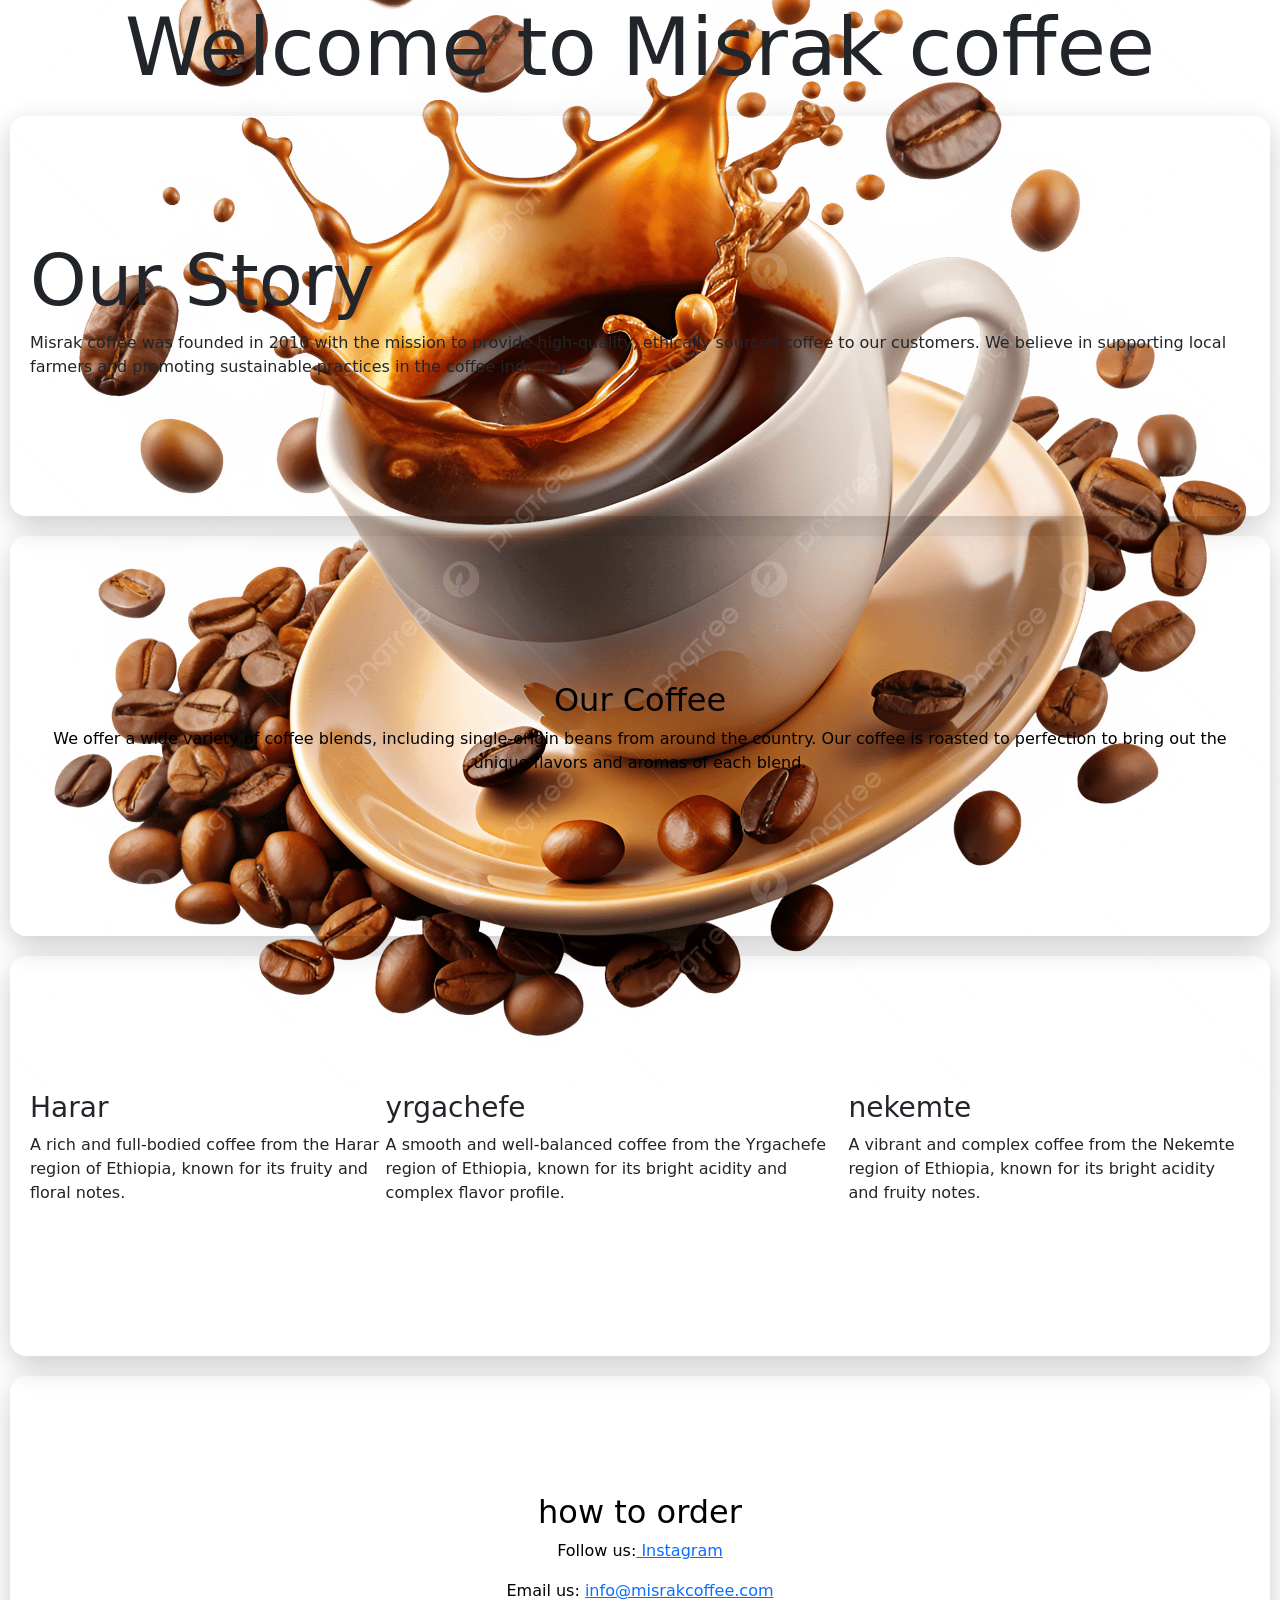
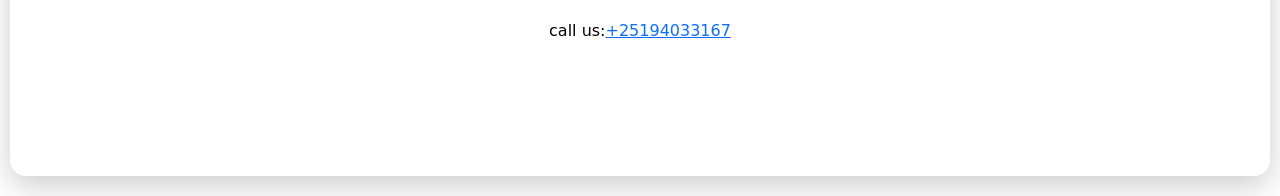
==== index.html @ feaae195 "fix: update index.html and style.css" ====
<!DOCTYPE html>
<html lang="en">
<head>
    <meta charset="UTF-8">
    <meta name="viewport" content="width=device-width, initial-scale=1.0">
    <title>Misrak coffee</title>
    <link rel="stylesheet" href="style.css">
     <link href="https://cdn.jsdelivr.net/npm/bootstrap@5.3.8/dist/css/bootstrap.min.css" rel="stylesheet" integrity="sha384-sRIl4kxILFvY47J16cr9ZwB07vP4J8+LH7qKQnuqkuIAvNWLzeN8tE5YBujZqJLB" crossorigin="anonymous">
</head>
<body>
    <h1 class="display-1 text-center">Welcome to Misrak coffee</h1>
<section>
    <div class="hero">
        <div class="hero-content">
    <h2 class="display-2">Our Story</h2>
    <p>Misrak coffee was founded in 2010 with the mission to provide high-quality, ethically sourced coffee to our customers. We believe in supporting local farmers and promoting sustainable practices in the coffee industry.</p>
        </div>
</div>
</section>
<div class="types">
    <div class="content">
    <h2>Our Coffee</h2>
    <p>We offer a wide variety of coffee blends, including single-origin beans from around the country. Our coffee is roasted to perfection to bring out the unique flavors and aromas of each blend.</p>
</div>
</div>
    <div class="types">
        <div class="type">
            <h3>Harar</h3>
            <p>A rich and full-bodied coffee from the Harar region of Ethiopia, known for its fruity and floral notes.</p>
        </div>
        <div class="type">
            <h3>yrgachefe</h3>
            <p>A smooth and well-balanced coffee from the Yrgachefe region of Ethiopia, known for its bright acidity and complex flavor profile.</p>
        </div>
        <div class="type">
            <h3>nekemte</h3>
            <p>A vibrant and complex coffee from the Nekemte region of Ethiopia, known for its bright acidity and fruity notes.</p>
        </div>
    </div>
<div class="types">
    <div class="content">
    <h2>how to order</h2>
    <p> Follow us:<a href="https://www.instagram.com/misrakcoffee/" target="_blank"> Instagram</a></p>
    <p>Email us: <a href="mailto:info@misrakcoffee.com"> info@misrakcoffee.com</a></p>
    <p>call us:<a href="tel:+25194033167">+25194033167</a></p>
</div>
</div>
   
</section>
<script src="https://cdn.jsdelivr.net/npm/bootstrap@5.3.8/dist/js/bootstrap.bundle.min.js" integrity="sha384-FKyoEForCGlyvwx9Hj09JcYn3nv7wiPVlz7YYwJrWVcXK/BmnVDxM+D2scQbITxI" crossorigin="anonymous"></script>
</body>
</html>
---- style.css ----
*{
    margin: 0;
    padding: 0;
    box-sizing: border-box;
}
body{
    font-family: 'Poppins', sans-serif;
    background: url('coffee2.png') no-repeat center center fixed;
    background-size: cover;

}
.hero ,.types{
    height: 400px;
    display: flex;
    justify-content: center;
    align-items: center;
      border-radius: 16px;
      padding: 20px;
      margin: 20px 10px;
      box-shadow: 0 10px 30px rgba(0,0,0,0.2);
     
}

.hero .content{
    text-align: center;
    color: #fff;
}
.types .content{
    text-align: center;
    color: black;
}
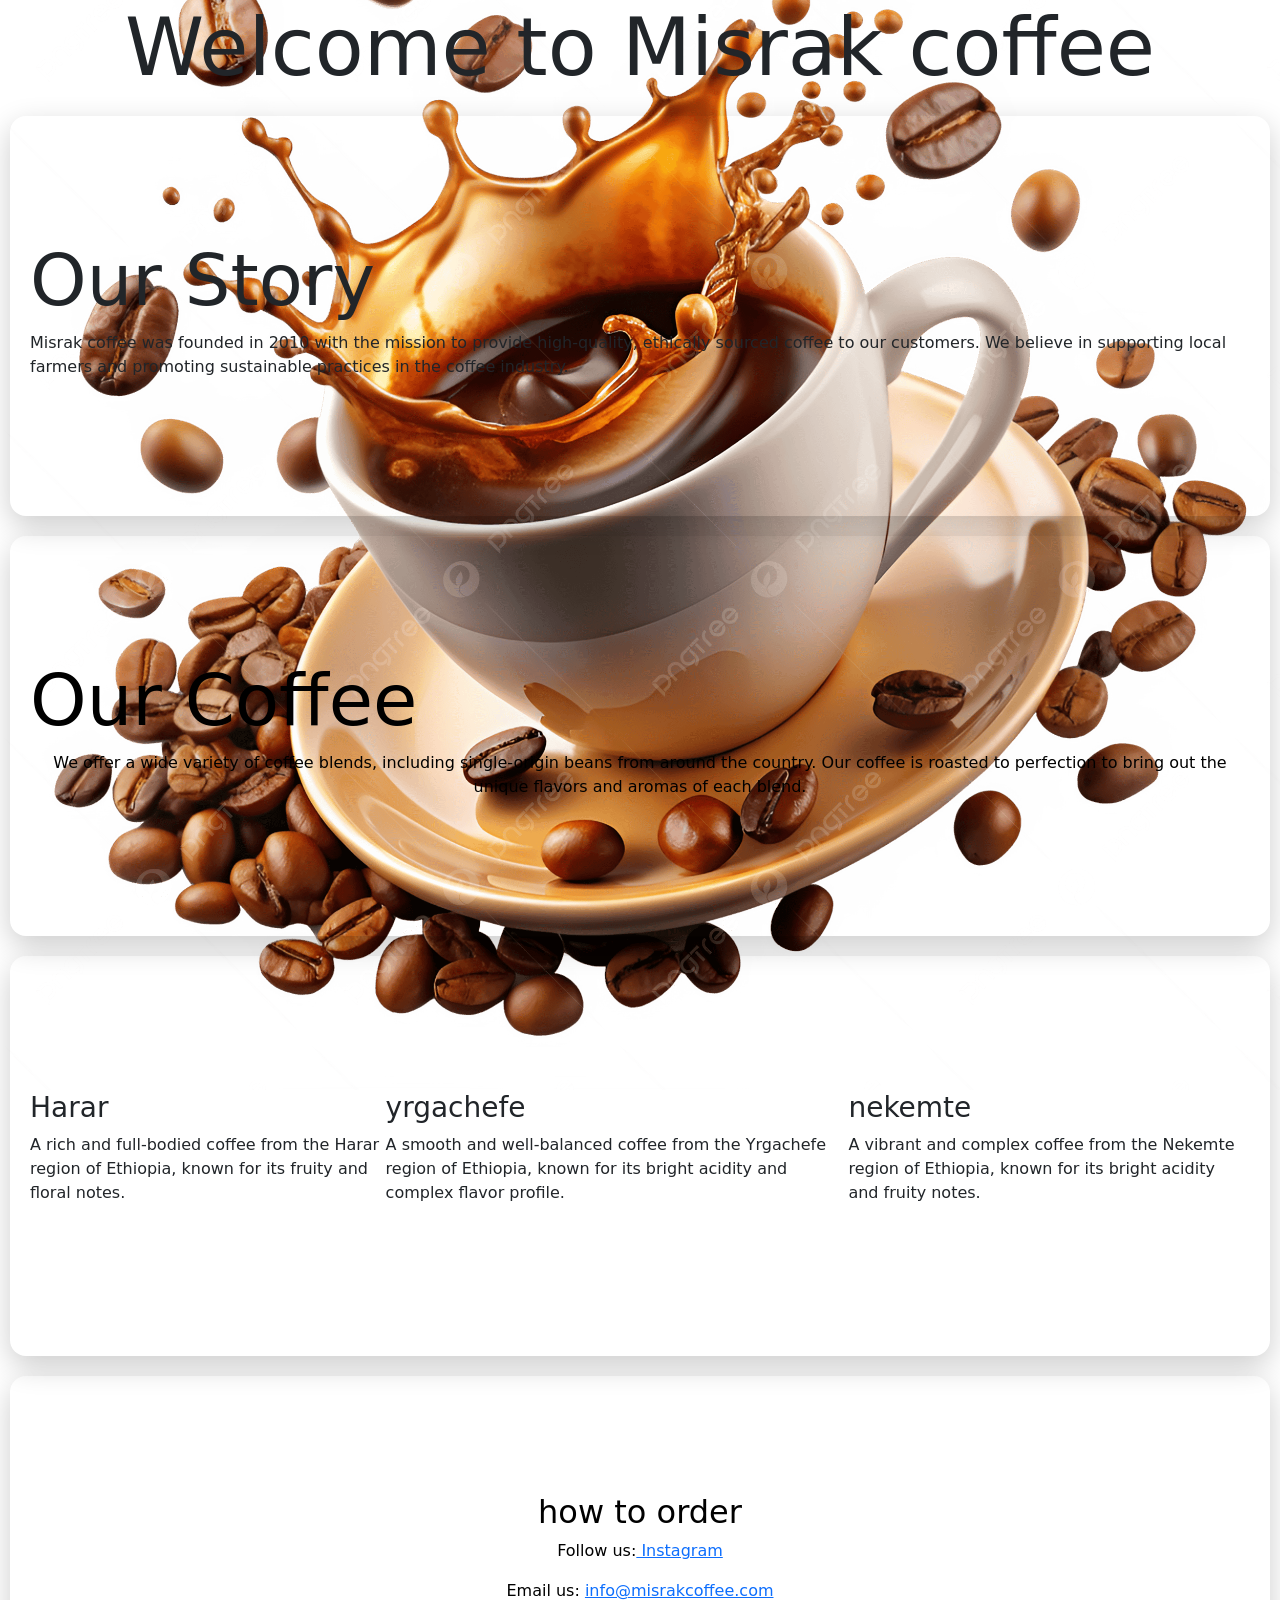
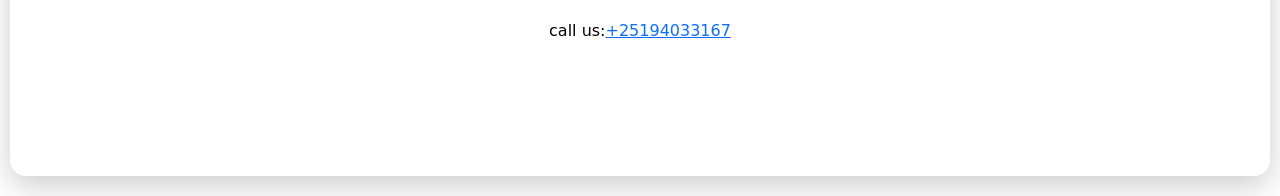
==== commit 2e1058cb: "fix: update index.html and style.css" ====
--- a/index.html
+++ b/index.html
@@ -19,7 +19,7 @@
 </section>
 <div class="types">
     <div class="content">
-    <h2>Our Coffee</h2>
+    <h2 class="display-2 text-start">Our Coffee</h2>
     <p>We offer a wide variety of coffee blends, including single-origin beans from around the country. Our coffee is roasted to perfection to bring out the unique flavors and aromas of each blend.</p>
 </div>
 </div>
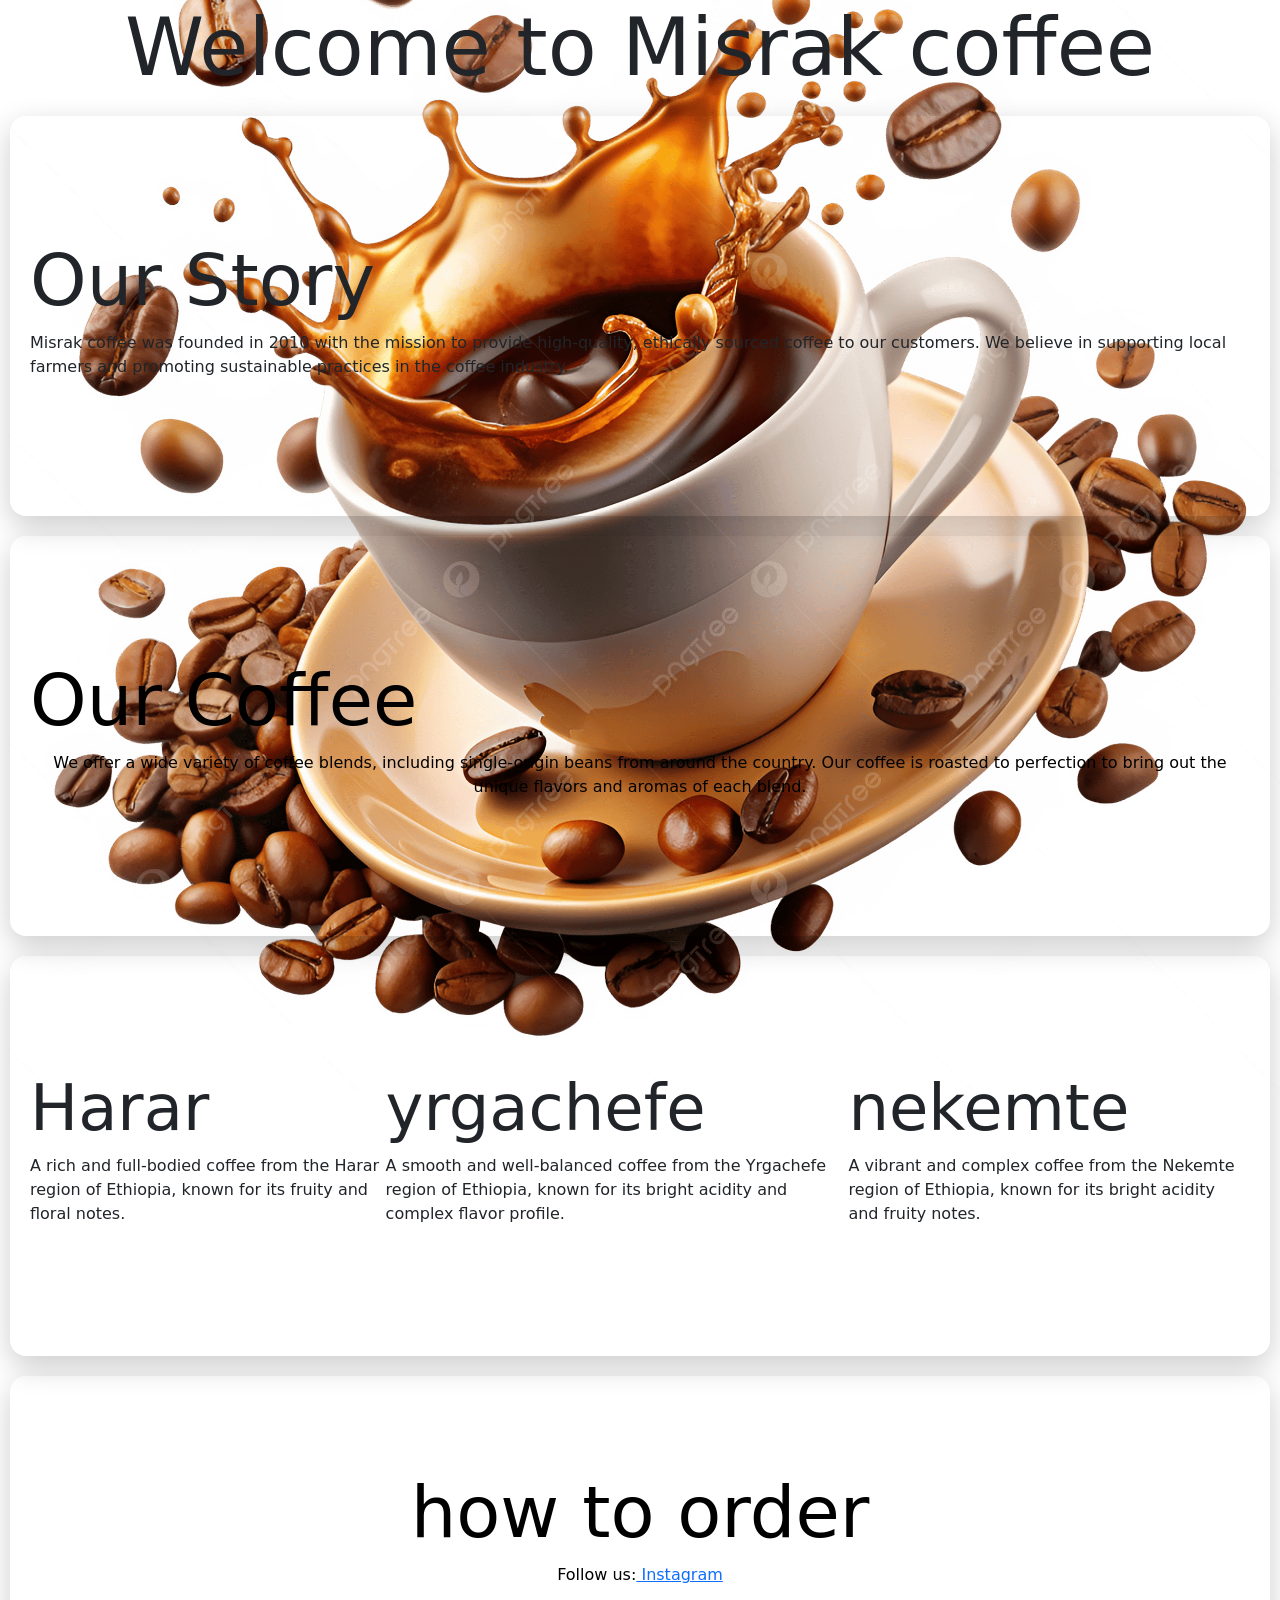
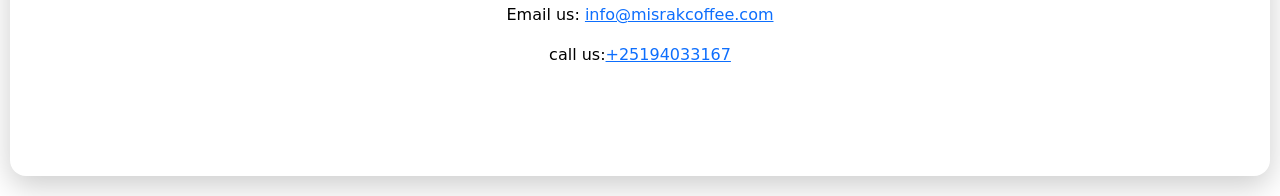
==== commit 8a0ae9b0: "cdd" ====
--- a/index.html
+++ b/index.html
@@ -25,21 +25,21 @@
 </div>
     <div class="types">
         <div class="type">
-            <h3>Harar</h3>
+            <h3 class="display-3 text-dark">Harar</h3>
             <p>A rich and full-bodied coffee from the Harar region of Ethiopia, known for its fruity and floral notes.</p>
         </div>
         <div class="type">
-            <h3>yrgachefe</h3>
+            <h3 class="display-3 text-dark">yrgachefe</h3>
             <p>A smooth and well-balanced coffee from the Yrgachefe region of Ethiopia, known for its bright acidity and complex flavor profile.</p>
         </div>
         <div class="type">
-            <h3>nekemte</h3>
+            <h3 class="display-3 text-dark">nekemte</h3>
             <p>A vibrant and complex coffee from the Nekemte region of Ethiopia, known for its bright acidity and fruity notes.</p>
         </div>
     </div>
 <div class="types">
     <div class="content">
-    <h2>how to order</h2>
+    <h2 class="display-2 text-start">how to order</h2>
     <p> Follow us:<a href="https://www.instagram.com/misrakcoffee/" target="_blank"> Instagram</a></p>
     <p>Email us: <a href="mailto:info@misrakcoffee.com"> info@misrakcoffee.com</a></p>
     <p>call us:<a href="tel:+25194033167">+25194033167</a></p>
--- a/style.css
+++ b/style.css
@@ -7,6 +7,7 @@
     font-family: 'Poppins', sans-serif;
     background: url('coffee2.png') no-repeat center center fixed;
     background-size: cover;
+    
 
 }
 .hero ,.types{
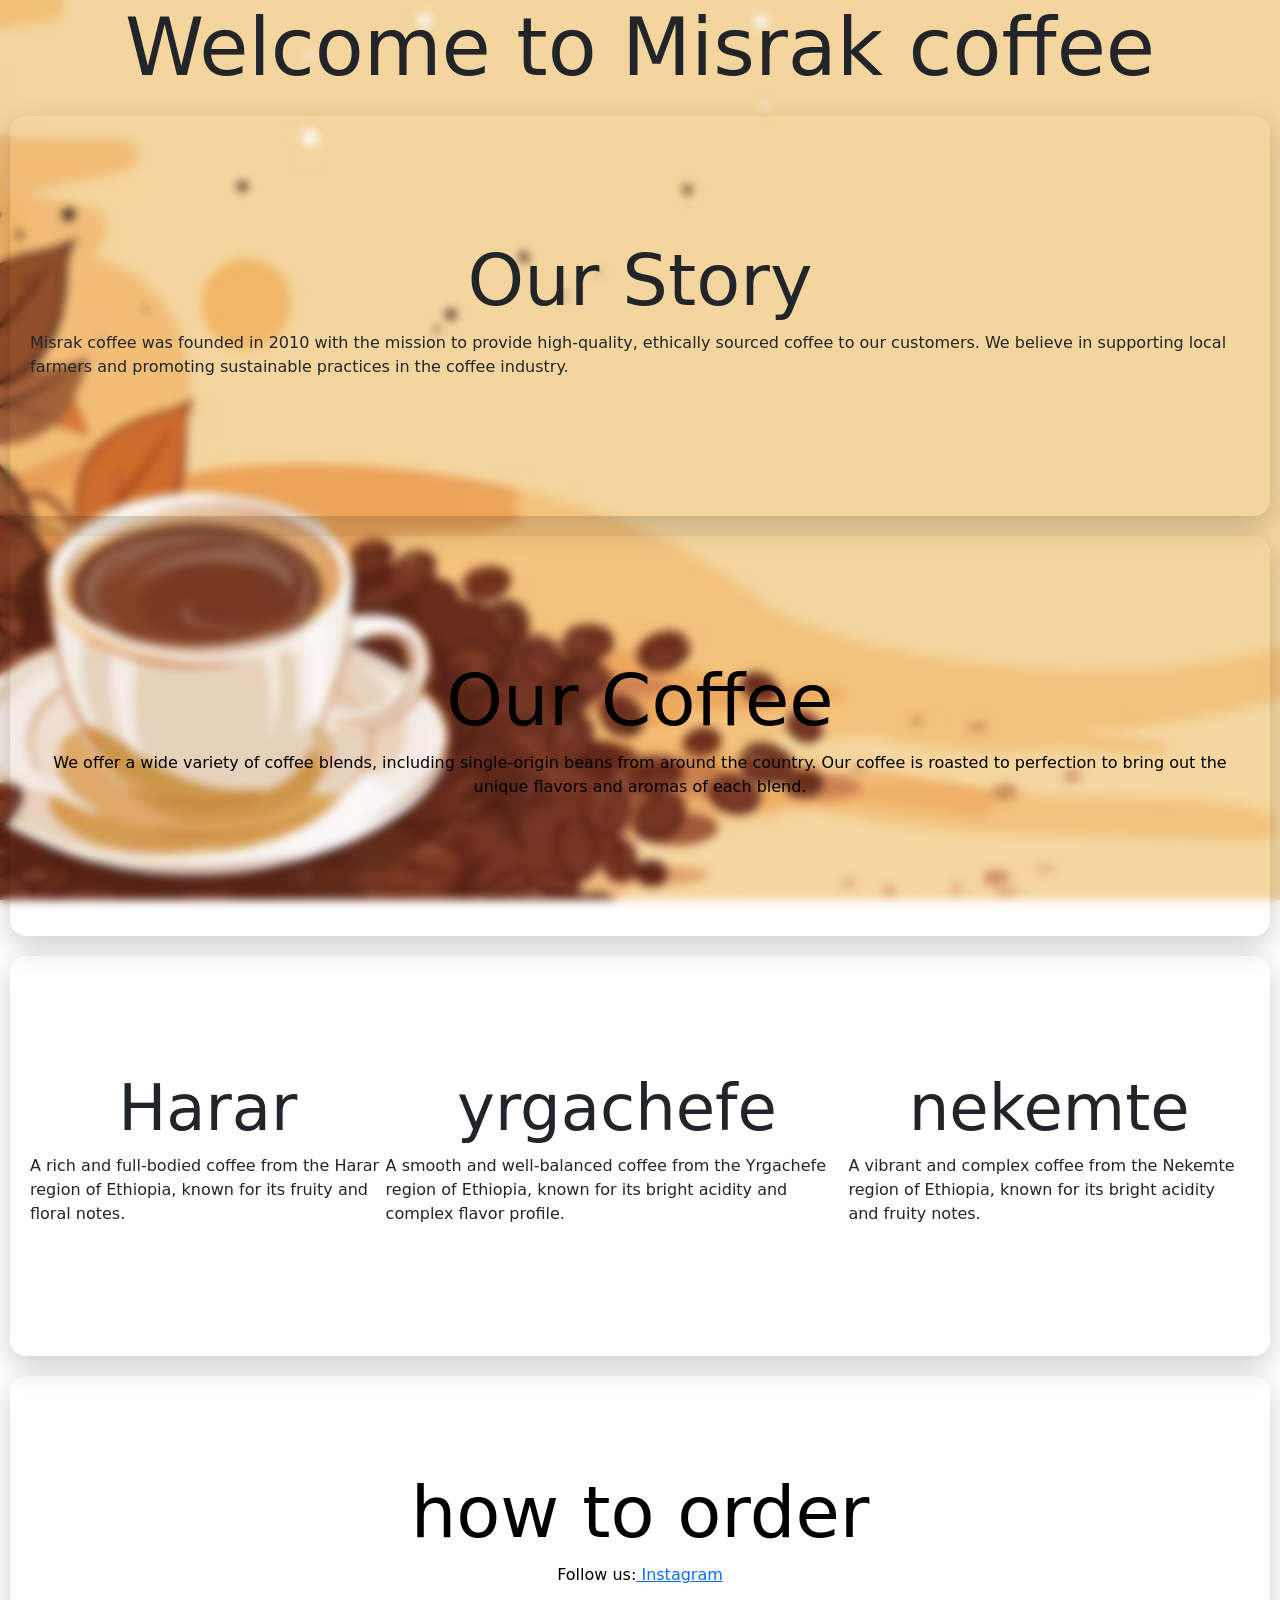
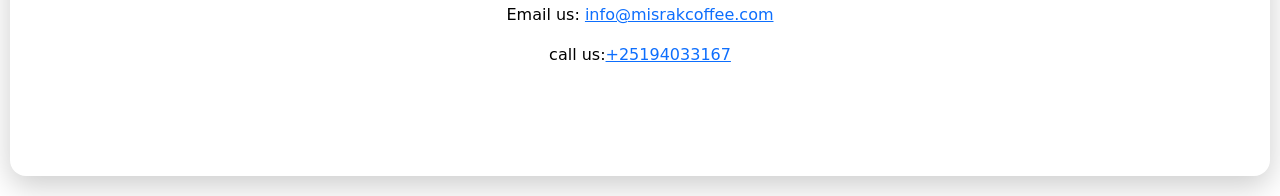
==== commit 7e713783: "finallll" ====
--- a/index.html
+++ b/index.html
@@ -12,34 +12,34 @@
 <section>
     <div class="hero">
         <div class="hero-content">
-    <h2 class="display-2">Our Story</h2>
+    <h2 class="display-2 text-center">Our Story</h2>
     <p>Misrak coffee was founded in 2010 with the mission to provide high-quality, ethically sourced coffee to our customers. We believe in supporting local farmers and promoting sustainable practices in the coffee industry.</p>
         </div>
 </div>
 </section>
 <div class="types">
     <div class="content">
-    <h2 class="display-2 text-start">Our Coffee</h2>
+    <h2 class="display-2 text-center">Our Coffee</h2>
     <p>We offer a wide variety of coffee blends, including single-origin beans from around the country. Our coffee is roasted to perfection to bring out the unique flavors and aromas of each blend.</p>
 </div>
 </div>
     <div class="types">
         <div class="type">
-            <h3 class="display-3 text-dark">Harar</h3>
+            <h3 class="display-3 text-dark text-center">Harar</h3>
             <p>A rich and full-bodied coffee from the Harar region of Ethiopia, known for its fruity and floral notes.</p>
         </div>
         <div class="type">
-            <h3 class="display-3 text-dark">yrgachefe</h3>
+            <h3 class="display-3 text-dark text-center">yrgachefe</h3>
             <p>A smooth and well-balanced coffee from the Yrgachefe region of Ethiopia, known for its bright acidity and complex flavor profile.</p>
         </div>
         <div class="type">
-            <h3 class="display-3 text-dark">nekemte</h3>
+            <h3 class="display-3 text-dark text-center">nekemte</h3>
             <p>A vibrant and complex coffee from the Nekemte region of Ethiopia, known for its bright acidity and fruity notes.</p>
         </div>
     </div>
 <div class="types">
     <div class="content">
-    <h2 class="display-2 text-start">how to order</h2>
+    <h2 class="display-2 text-center">how to order</h2>
     <p> Follow us:<a href="https://www.instagram.com/misrakcoffee/" target="_blank"> Instagram</a></p>
     <p>Email us: <a href="mailto:info@misrakcoffee.com"> info@misrakcoffee.com</a></p>
     <p>call us:<a href="tel:+25194033167">+25194033167</a></p>
--- a/style.css
+++ b/style.css
@@ -5,11 +5,11 @@
 }
 body{
     font-family: 'Poppins', sans-serif;
-    background: url('coffee2.png') no-repeat center center fixed;
-    background-size: cover;
-    
+   background:url('photo_2026-04-02_21-04-08.jpg') no-repeat center center fixed;
+   background-size: cover;
+   backdrop-filter: blur(5px);
+}
 
-}
 .hero ,.types{
     height: 400px;
     display: flex;
@@ -18,7 +18,7 @@
       border-radius: 16px;
       padding: 20px;
       margin: 20px 10px;
-      box-shadow: 0 10px 30px rgba(0,0,0,0.2);
+      box-shadow: 0 10px 30px rgba(0, 0, 0, 0.2);
      
 }
 
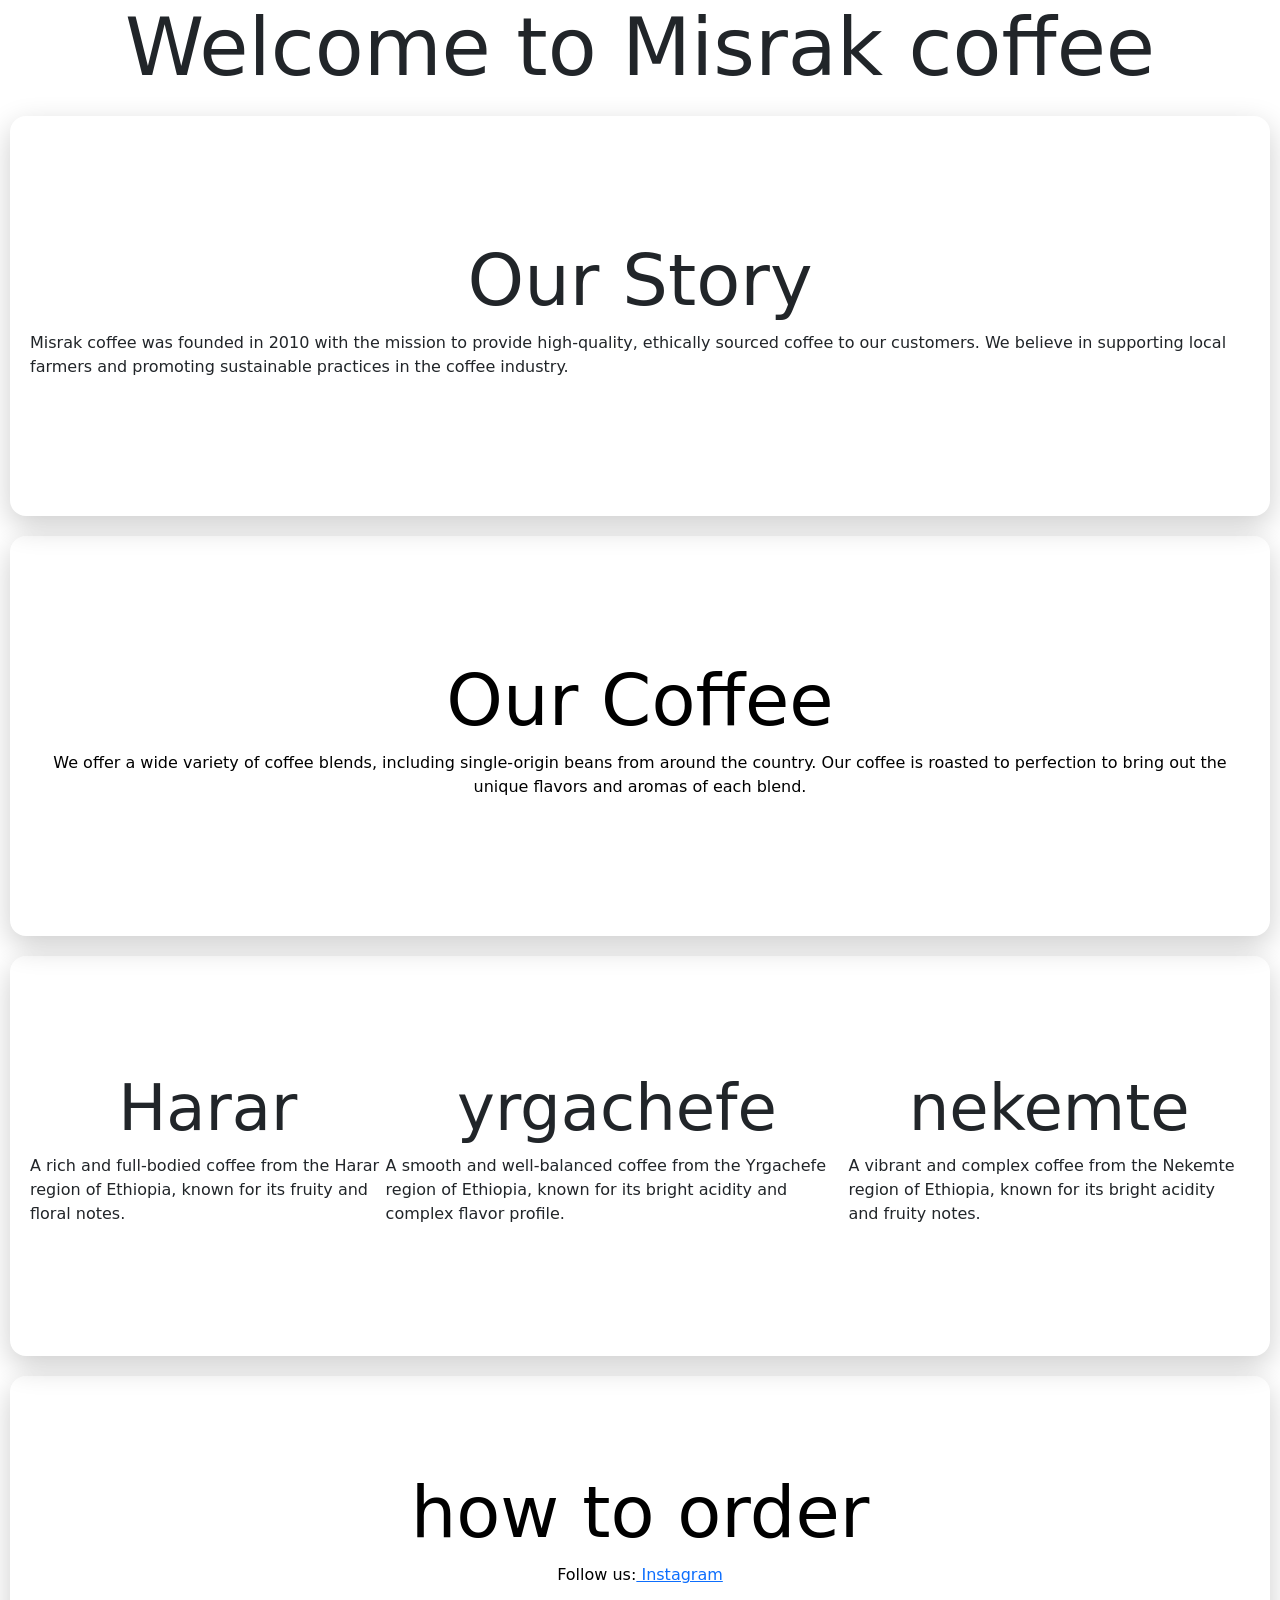
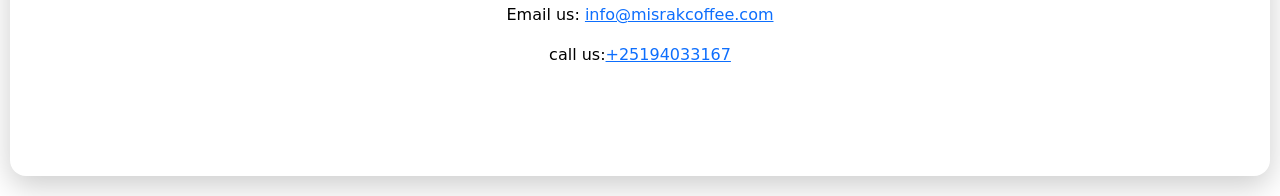
==== commit 0077bb5b: "gheh" ====
--- a/index.html
+++ b/index.html
@@ -23,7 +23,7 @@
     <p>We offer a wide variety of coffee blends, including single-origin beans from around the country. Our coffee is roasted to perfection to bring out the unique flavors and aromas of each blend.</p>
 </div>
 </div>
-    <div class="types">
+    <div class="types-list">
         <div class="type">
             <h3 class="display-3 text-dark text-center">Harar</h3>
             <p>A rich and full-bodied coffee from the Harar region of Ethiopia, known for its fruity and floral notes.</p>
--- a/style.css
+++ b/style.css
@@ -5,7 +5,7 @@
 }
 body{
     font-family: 'Poppins', sans-serif;
-   background:url('photo_2026-04-02_21-04-08.jpg') no-repeat center center fixed;
+   background:white;
    background-size: cover;
    backdrop-filter: blur(5px);
 }
@@ -21,6 +21,18 @@
       box-shadow: 0 10px 30px rgba(0, 0, 0, 0.2);
      
 }
+.types-list{
+    background-image: url('coffee2.png') cover no-repeat center;
+     height: 400px;
+    display: flex;
+    justify-content: center;
+    align-items: center;
+      border-radius: 16px;
+      padding: 20px;
+      margin: 20px 10px;
+      box-shadow: 0 10px 30px rgba(0, 0, 0, 0.2);
+
+}
 
 .hero .content{
     text-align: center;
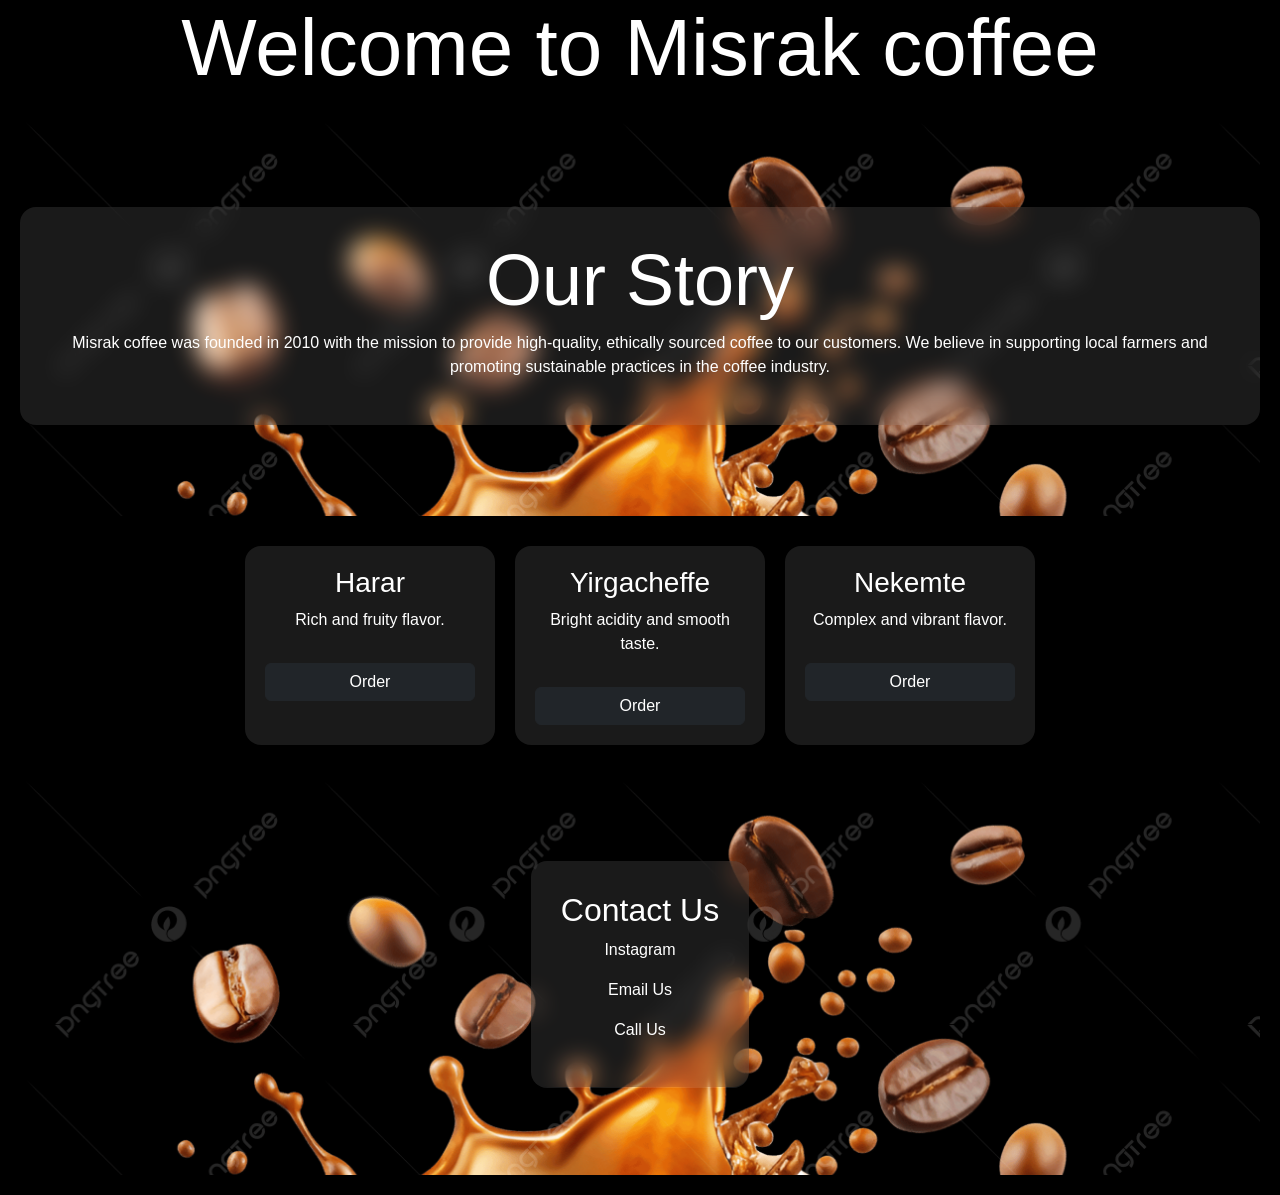
==== commit 3195d77a: "created 2 files" ====
--- a/index.html
+++ b/index.html
@@ -4,49 +4,52 @@
     <meta charset="UTF-8">
     <meta name="viewport" content="width=device-width, initial-scale=1.0">
     <title>Misrak coffee</title>
-    <link rel="stylesheet" href="style.css">
+    
      <link href="https://cdn.jsdelivr.net/npm/bootstrap@5.3.8/dist/css/bootstrap.min.css" rel="stylesheet" integrity="sha384-sRIl4kxILFvY47J16cr9ZwB07vP4J8+LH7qKQnuqkuIAvNWLzeN8tE5YBujZqJLB" crossorigin="anonymous">
-</head>
+<link rel="stylesheet" href="style.css">
+    </head>
+
 <body>
-    <h1 class="display-1 text-center">Welcome to Misrak coffee</h1>
-<section>
-    <div class="hero">
-        <div class="hero-content">
+    <h1 class="display-1 text-center color-white">Welcome to Misrak coffee</h1>
+
+    <section class="hero">
+        <div class="content glass">
     <h2 class="display-2 text-center">Our Story</h2>
     <p>Misrak coffee was founded in 2010 with the mission to provide high-quality, ethically sourced coffee to our customers. We believe in supporting local farmers and promoting sustainable practices in the coffee industry.</p>
         </div>
-</div>
 </section>
-<div class="types">
-    <div class="content">
-    <h2 class="display-2 text-center">Our Coffee</h2>
-    <p>We offer a wide variety of coffee blends, including single-origin beans from around the country. Our coffee is roasted to perfection to bring out the unique flavors and aromas of each blend.</p>
-</div>
-</div>
-    <div class="types-list">
-        <div class="type">
-            <h3 class="display-3 text-dark text-center">Harar</h3>
-            <p>A rich and full-bodied coffee from the Harar region of Ethiopia, known for its fruity and floral notes.</p>
-        </div>
-        <div class="type">
-            <h3 class="display-3 text-dark text-center">yrgachefe</h3>
-            <p>A smooth and well-balanced coffee from the Yrgachefe region of Ethiopia, known for its bright acidity and complex flavor profile.</p>
-        </div>
-        <div class="type">
-            <h3 class="display-3 text-dark text-center">nekemte</h3>
-            <p>A vibrant and complex coffee from the Nekemte region of Ethiopia, known for its bright acidity and fruity notes.</p>
-        </div>
+
+<section class="types-list">
+
+    <div class="type-card glass">
+        <h3>Harar</h3>
+        <p>Rich and fruity flavor.</p>
+        <button class="btn btn-dark order-btn" data-coffee="Harar">Order</button>
     </div>
-<div class="types">
-    <div class="content">
-    <h2 class="display-2 text-center">how to order</h2>
-    <p> Follow us:<a href="https://www.instagram.com/misrakcoffee/" target="_blank"> Instagram</a></p>
-    <p>Email us: <a href="mailto:info@misrakcoffee.com"> info@misrakcoffee.com</a></p>
-    <p>call us:<a href="tel:+25194033167">+25194033167</a></p>
-</div>
-</div>
+
+    <div class="type-card glass">
+        <h3>Yirgacheffe</h3>
+        <p>Bright acidity and smooth taste.</p>
+        <button class="btn btn-dark order-btn" data-coffee="Yirgacheffe">Order</button>
+    </div>
+
+    <div class="type-card glass">
+        <h3>Nekemte</h3>
+        <p>Complex and vibrant flavor.</p>
+        <button class="btn btn-dark order-btn" data-coffee="Nekemte">Order</button>
+    </div>
+
+</section>
+<section class="hero">
+    <div class="content glass">
+        <h2>Contact Us</h2>
+        <p><a href="https://www.instagram.com/misrakcoffee/" target="_blank">Instagram</a></p>
+        <p><a href="mailto:info@misrakcoffee.com">Email Us</a></p>
+        <p><a href="tel:+25194033167">Call Us</a></p>
+    </div>
+</section>
    
-</section>
-<script src="https://cdn.jsdelivr.net/npm/bootstrap@5.3.8/dist/js/bootstrap.bundle.min.js" integrity="sha384-FKyoEForCGlyvwx9Hj09JcYn3nv7wiPVlz7YYwJrWVcXK/BmnVDxM+D2scQbITxI" crossorigin="anonymous"></script>
+
+<script src="script.js"></script>
 </body>
 </html>
--- a/style.css
+++ b/style.css
@@ -1,44 +1,72 @@
 *{
-    margin: 0;
-    padding: 0;
-    box-sizing: border-box;
-}
-body{
-    font-family: 'Poppins', sans-serif;
-   background:white;
-   background-size: cover;
-   backdrop-filter: blur(5px);
+    margin:0;
+    padding:0;
+    box-sizing:border-box;
 }
 
-.hero ,.types{
-    height: 400px;
-    display: flex;
-    justify-content: center;
-    align-items: center;
-      border-radius: 16px;
-      padding: 20px;
-      margin: 20px 10px;
-      box-shadow: 0 10px 30px rgba(0, 0, 0, 0.2);
-     
-}
-.types-list{
-    background-image: url('coffee2.png') cover no-repeat center;
-     height: 400px;
-    display: flex;
-    justify-content: center;
-    align-items: center;
-      border-radius: 16px;
-      padding: 20px;
-      margin: 20px 10px;
-      box-shadow: 0 10px 30px rgba(0, 0, 0, 0.2);
-
+body{
+    font-family:'Poppins', sans-serif;
+    background: black;
 }
 
-.hero .content{
-    text-align: center;
-    color: #fff;
+/* HERO + SECTIONS */
+.hero{
+    height:400px;
+    display:flex;
+    justify-content:center;
+    align-items:center;
+    margin:20px;
+    background-image:url('coffee2.png');
+    background-size:cover;
+    border-radius:20px;
 }
-.types .content{
-    text-align: center;
-    color: black;
+
+/* GLASS EFFECT */
+.glass{
+    background: rgba(255,255,255,0.1);
+    backdrop-filter: blur(12px);
+    padding:30px;
+    border-radius:16px;
+    color:white;
+    text-align:center;
 }
+
+/* TYPES SECTION */
+.types-list{
+    display:flex;
+    justify-content:center;
+    gap:20px;
+    margin:30px;
+    flex-wrap:wrap;
+}
+
+/* CARD */
+.type-card{
+    width:250px;
+    padding:20px;
+    text-align:center;
+    transition:0.3s;
+}
+
+/* HOVER EFFECT */
+.type-card:hover{
+    transform:translateY(-10px);
+}
+
+/* BUTTON */
+.order-btn{
+    margin-top:15px;
+    width:100%;
+}
+
+/* LINKS */
+a{
+    color:#fff;
+    text-decoration:none;
+}
+a:hover{
+    text-decoration:underline;
+}
+h1{
+    color:white;
+}
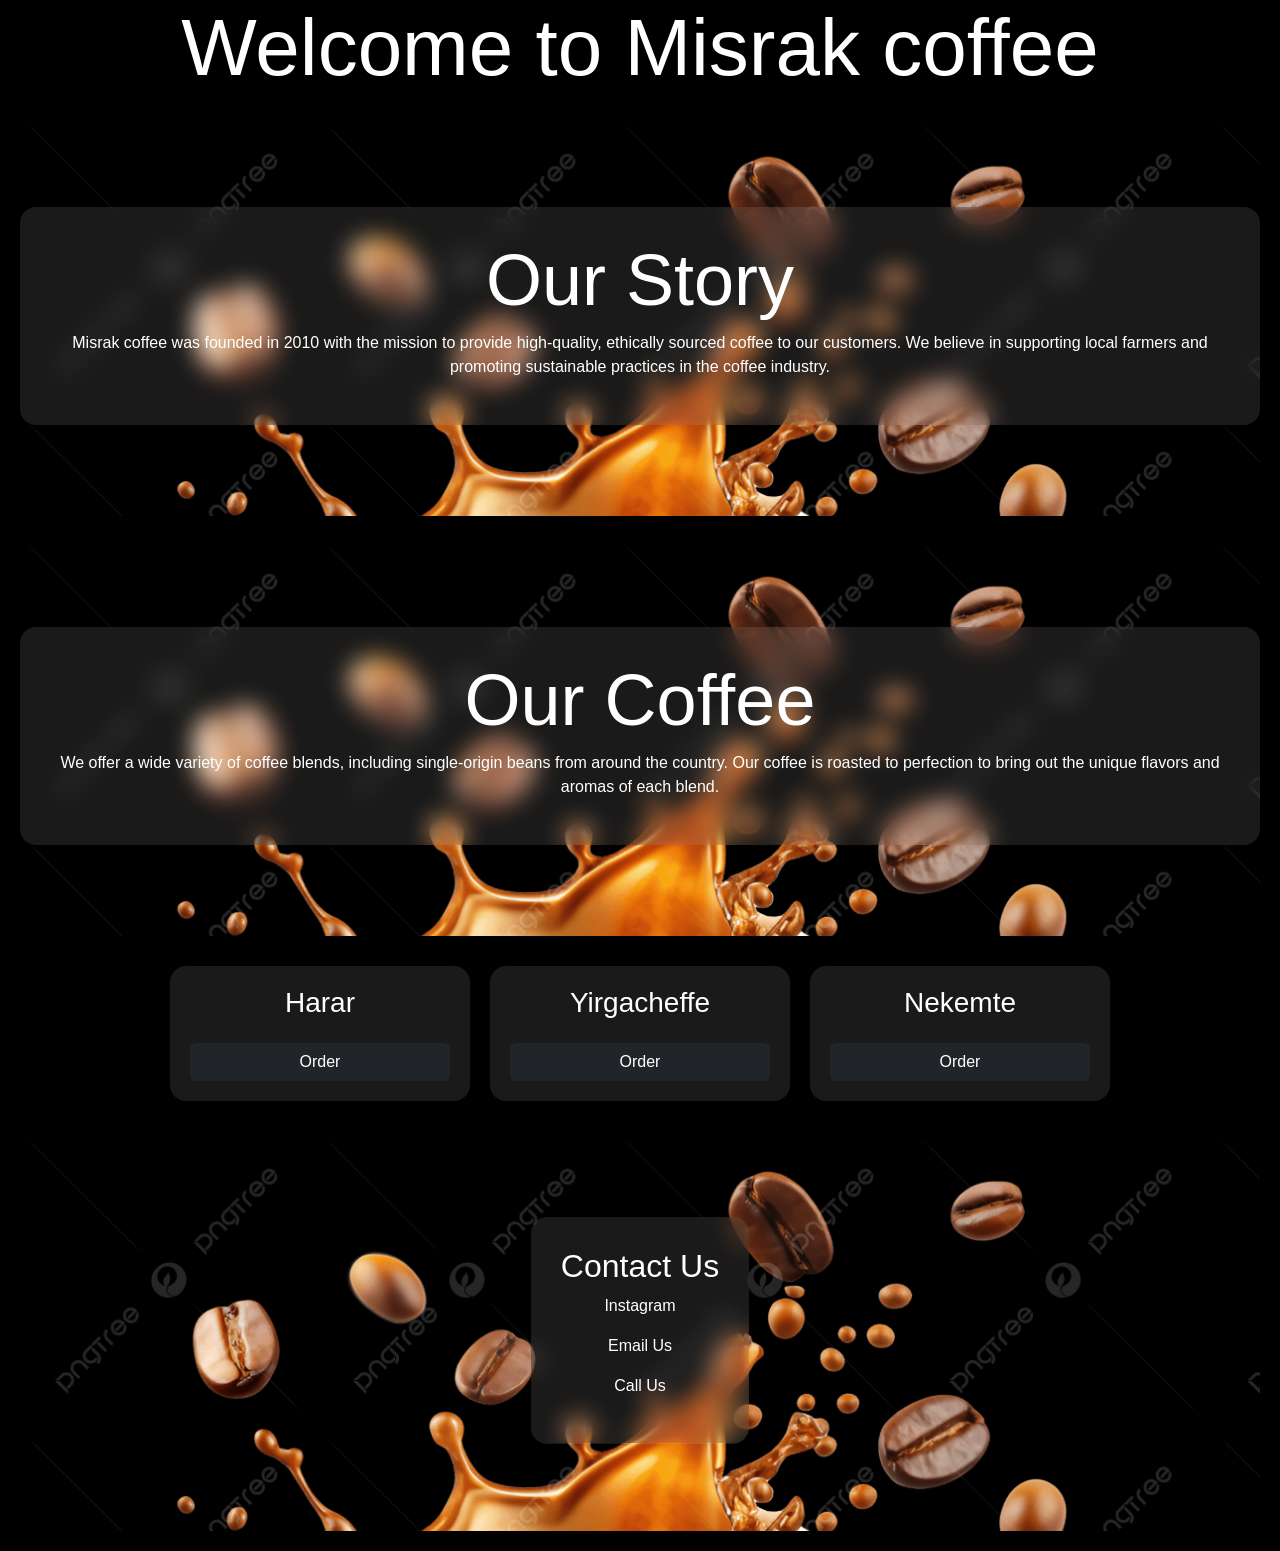
==== commit ed883bd1: "update index.html and style.css" ====
--- a/index.html
+++ b/index.html
@@ -4,14 +4,12 @@
     <meta charset="UTF-8">
     <meta name="viewport" content="width=device-width, initial-scale=1.0">
     <title>Misrak coffee</title>
-    
      <link href="https://cdn.jsdelivr.net/npm/bootstrap@5.3.8/dist/css/bootstrap.min.css" rel="stylesheet" integrity="sha384-sRIl4kxILFvY47J16cr9ZwB07vP4J8+LH7qKQnuqkuIAvNWLzeN8tE5YBujZqJLB" crossorigin="anonymous">
 <link rel="stylesheet" href="style.css">
     </head>
 
 <body>
-    <h1 class="display-1 text-center color-white">Welcome to Misrak coffee</h1>
-
+    <h1 class="display-1 text-center text-white">Welcome to Misrak coffee</h1>
     <section class="hero">
         <div class="content glass">
     <h2 class="display-2 text-center">Our Story</h2>
@@ -19,27 +17,30 @@
         </div>
 </section>
 
+ <section class="hero">
+        <div class="content glass">
+    <h2 class="display-2 text-center">Our Coffee</h2>
+    <p>We offer a wide variety of coffee blends, including single-origin beans from around the country. Our coffee is roasted to perfection to bring out the unique flavors and aromas of each blend.</p>
+</div>
+</section>
+
 <section class="types-list">
-
     <div class="type-card glass">
         <h3>Harar</h3>
-        <p>Rich and fruity flavor.</p>
         <button class="btn btn-dark order-btn" data-coffee="Harar">Order</button>
     </div>
 
     <div class="type-card glass">
         <h3>Yirgacheffe</h3>
-        <p>Bright acidity and smooth taste.</p>
-        <button class="btn btn-dark order-btn" data-coffee="Yirgacheffe">Order</button>
+          <button class="btn btn-dark order-btn" data-coffee="Yirgacheffe">Order</button>
     </div>
 
     <div class="type-card glass">
-        <h3>Nekemte</h3>
-        <p>Complex and vibrant flavor.</p>
+        <h3>Nekemte</h3>    
         <button class="btn btn-dark order-btn" data-coffee="Nekemte">Order</button>
     </div>
+</section>
 
-</section>
 <section class="hero">
     <div class="content glass">
         <h2>Contact Us</h2>
--- a/style.css
+++ b/style.css
@@ -42,7 +42,7 @@
 
 /* CARD */
 .type-card{
-    width:250px;
+    width:300px;
     padding:20px;
     text-align:center;
     transition:0.3s;
@@ -67,6 +67,3 @@
 a:hover{
     text-decoration:underline;
 }
-h1{
-    color:white;
-}
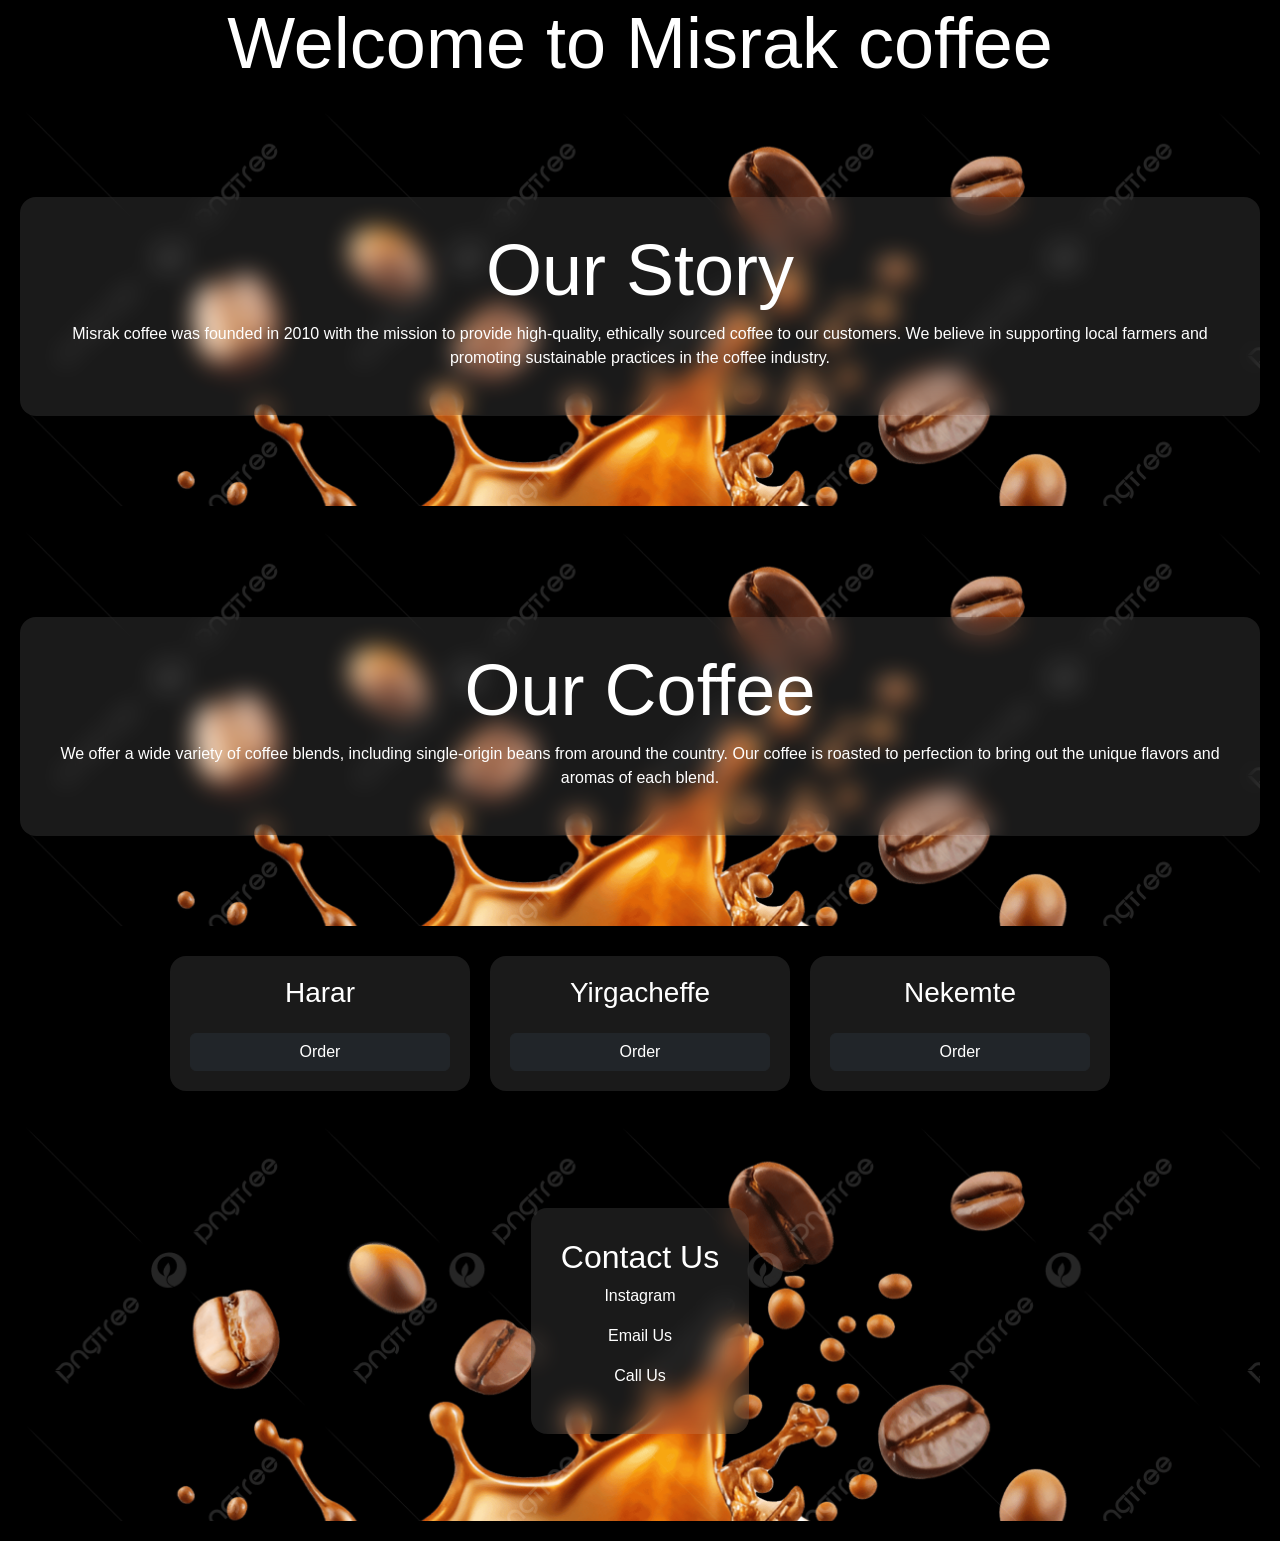
==== commit 2d040853: "index" ====
--- a/index.html
+++ b/index.html
@@ -9,7 +9,7 @@
     </head>
 
 <body>
-    <h1 class="display-1 text-center text-white">Welcome to Misrak coffee</h1>
+    <h1 class="display-2 text-center text-white">Welcome to Misrak coffee</h1>
     <section class="hero">
         <div class="content glass">
     <h2 class="display-2 text-center">Our Story</h2>
--- a/style.css
+++ b/style.css
@@ -9,7 +9,6 @@
     background: black;
 }
 
-/* HERO + SECTIONS */
 .hero{
     height:400px;
     display:flex;
@@ -21,7 +20,6 @@
     border-radius:20px;
 }
 
-/* GLASS EFFECT */
 .glass{
     background: rgba(255,255,255,0.1);
     backdrop-filter: blur(12px);
@@ -29,9 +27,9 @@
     border-radius:16px;
     color:white;
     text-align:center;
+   
 }
 
-/* TYPES SECTION */
 .types-list{
     display:flex;
     justify-content:center;
@@ -40,7 +38,6 @@
     flex-wrap:wrap;
 }
 
-/* CARD */
 .type-card{
     width:300px;
     padding:20px;
@@ -48,18 +45,19 @@
     transition:0.3s;
 }
 
-/* HOVER EFFECT */
+
 .type-card:hover{
     transform:translateY(-10px);
 }
 
-/* BUTTON */
 .order-btn{
     margin-top:15px;
     width:100%;
 }
+.input{
+    margin-top: 10px;
+}
 
-/* LINKS */
 a{
     color:#fff;
     text-decoration:none;
@@ -67,3 +65,10 @@
 a:hover{
     text-decoration:underline;
 }
+.success{
+    background: linear-gradient(135deg, #0f5132, #198754);
+}
+
+.fail{
+    background: linear-gradient(135deg, #842029, #dc3545);
+}
